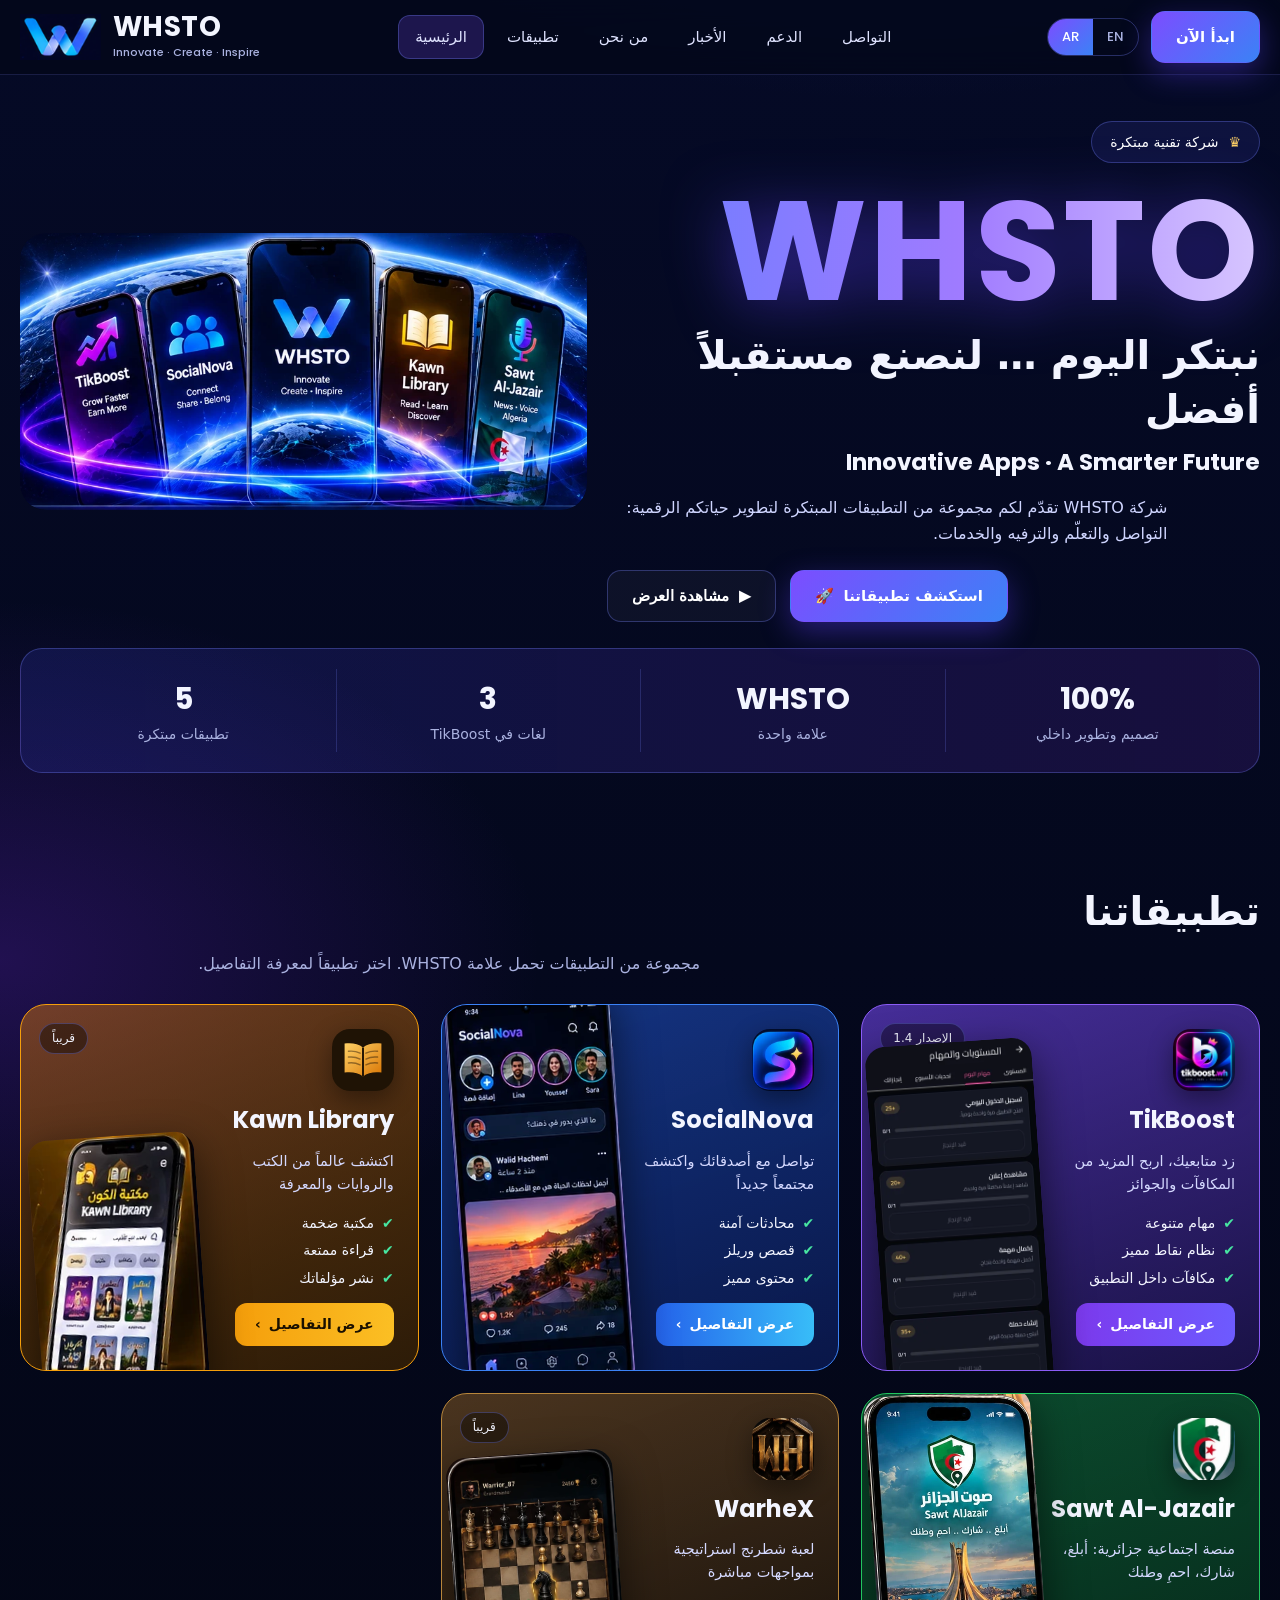
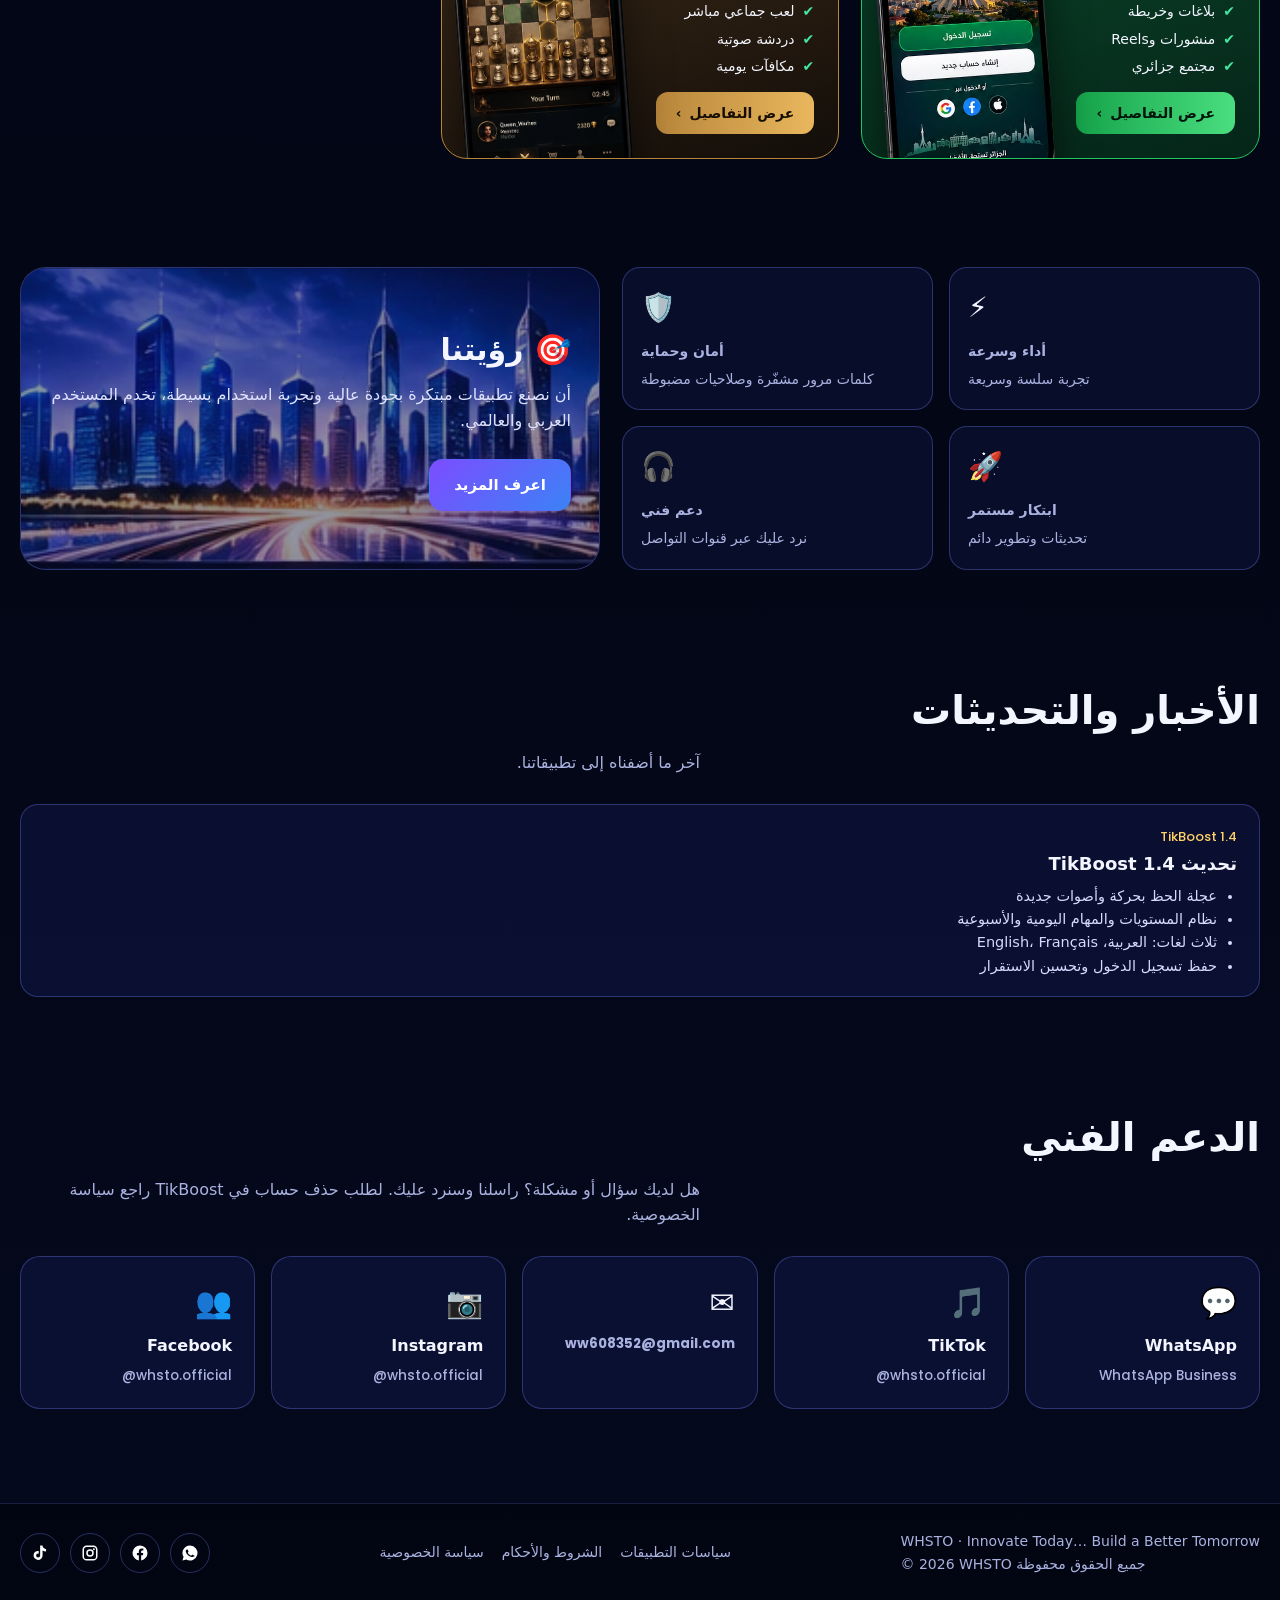
==== index.html @ 25c74f43 "Re-upload complete WHSTO project" ====
<!doctype html>
<html lang="ar" dir="rtl"><head><meta charset="utf-8"><meta name="viewport" content="width=device-width,initial-scale=1">
<title data-ar="WHSTO | تطبيقات مبتكرة لمستقبل أذكى" data-en="WHSTO | Innovative Apps for a Smarter Future">WHSTO | تطبيقات مبتكرة لمستقبل أذكى</title>
<meta name="description" content="WHSTO شركة تقنية تقدم تطبيقات مبتكرة: TikBoost وSocialNova وKawn Library وSawt Al-Jazair وWarheX."><meta name="theme-color" content="#040818">
<link rel="canonical" href="https://WHSTO.com/">
<meta property="og:title" content="WHSTO | Innovative Apps for a Smarter Future"><meta property="og:description" content="WHSTO is a technology company building innovative apps: TikBoost, SocialNova, Kawn Library, Sawt Al-Jazair and WarheX."><meta property="og:image" content="https://WHSTO.com/assets/img/og-image.jpg"><meta property="og:type" content="website"><meta property="og:url" content="https://WHSTO.com/">
<meta name="twitter:card" content="summary_large_image">
<link rel="icon" href="/favicon.ico" sizes="any"><link rel="icon" type="image/png" href="/assets/img/favicon-192.png"><link rel="apple-touch-icon" href="/assets/img/apple-touch-icon.png"><link rel="manifest" href="/site.webmanifest">
<link rel="stylesheet" href="/css/style.css"></head><body id="top">
<header class="hdr"><div class="wrap in">
<a class="brand" href="/"><img src="/assets/img/whsto-mark.png" alt="WHSTO"><span><b>WHSTO</b><small>Innovate · Create · Inspire</small></span></a>
<nav class="nav"><a href="/#top" class=on><span class="ar">الرئيسية</span><span class="en">Home</span></a><a href="/#apps"><span class="ar">تطبيقات</span><span class="en">Apps</span></a><a href="/#about"><span class="ar">من نحن</span><span class="en">About</span></a><a href="/#news"><span class="ar">الأخبار</span><span class="en">News</span></a><a href="/#support"><span class="ar">الدعم</span><span class="en">Support</span></a><a href="/#contact"><span class="ar">التواصل</span><span class="en">Contact</span></a></nav>
<div class="act"><div class="lang"><button data-l="ar">AR</button><button data-l="en">EN</button></div>
<a class="btn pri" href="/#apps"><span class="ar">ابدأ الآن</span><span class="en">Get started</span></a><button class="burger" aria-label="menu">☰</button></div></div></header>

<section class="hero"><div class="wrap"><div class="grid">
<div class="vis"><img src="/assets/img/hero-phones.webp" alt="WHSTO apps" fetchpriority="high"></div>
<div class="txt"><span class="badge"><i>♛</i><span class="ar">شركة تقنية مبتكرة</span><span class="en">An innovative tech company</span></span>
<div class="big">WHSTO</div>
<div class="tag"><span class="ar">نبتكر اليوم … لنصنع مستقبلاً أفضل</span><span class="en">We innovate today… to build a better future</span></div>
<div class="sub">Innovative Apps · A Smarter Future</div>
<p class="lead"><span class="ar">شركة WHSTO تقدّم لكم مجموعة من التطبيقات المبتكرة لتطوير حياتكم الرقمية: التواصل والتعلّم والترفيه والخدمات.</span><span class="en">WHSTO brings you a set of innovative apps to improve your digital life: communication, learning, entertainment and services.</span></p>
<div class="ctas"><a class="btn pri" href="#apps"><span class="ar">استكشف تطبيقاتنا</span><span class="en">Explore our apps</span> 🚀</a><button class="btn" data-modal="vid">▶ <span class="ar">مشاهدة العرض</span><span class="en">Watch the demo</span></button></div>
</div></div>
<div id="stats" class="stats rv"></div></div></section>

<section class="sec" id="apps"><div class="wrap"><h2><span class="ar">تطبيقاتنا</span><span class="en">Our apps</span></h2><p class="ds"><span class="ar">مجموعة من التطبيقات تحمل علامة WHSTO. اختر تطبيقاً لمعرفة التفاصيل.</span><span class="en">A family of apps under the WHSTO brand. Pick one to see the details.</span></p>
<div class="apps"><article class="card c-tik rv"><span class="st" data-app="tikboost"></span>
<img class="ic" src="/assets/img/tikboost-icon.webp" alt="TikBoost" width="62" height="62"><h3>TikBoost</h3>
<p><span class="ar">زد متابعيك، اربح المزيد من المكافآت والجوائز</span><span class="en">Grow your reach, earn more rewards and prizes</span></p><ul><li><span class="ar">مهام متنوعة</span><span class="en">Varied tasks</span></li><li><span class="ar">نظام نقاط مميز</span><span class="en">A points system</span></li><li><span class="ar">مكافآت داخل التطبيق</span><span class="en">In-app rewards</span></li></ul><a class="go" href="/tikboost/"><span class="ar">عرض التفاصيل</span><span class="en">View details</span> ›</a>
<img class="ph" src="/assets/tikboost/levels.webp" alt="TikBoost" loading="lazy"></article><article class="card c-soc rv"><span class="st" data-app="socialnova"></span>
<img class="ic" src="/assets/img/socialnova-icon.webp" alt="SocialNova" width="62" height="62"><h3>SocialNova</h3>
<p><span class="ar">تواصل مع أصدقائك واكتشف مجتمعاً جديداً</span><span class="en">Connect with friends and discover a new community</span></p><ul><li><span class="ar">محادثات آمنة</span><span class="en">Secure chats</span></li><li><span class="ar">قصص وريلز</span><span class="en">Stories & reels</span></li><li><span class="ar">محتوى مميز</span><span class="en">Great content</span></li></ul><a class="go" href="/apps/socialnova/"><span class="ar">عرض التفاصيل</span><span class="en">View details</span> ›</a>
<img class="ph" src="/assets/img/socialnova-phone.webp" alt="SocialNova" loading="lazy"></article><article class="card c-kwn rv"><span class="st" data-app="kawn"></span>
<img class="ic" src="/assets/img/kawn-icon.svg" alt="Kawn Library" width="62" height="62"><h3>Kawn Library</h3>
<p><span class="ar">اكتشف عالماً من الكتب والروايات والمعرفة</span><span class="en">Discover a world of books, novels and knowledge</span></p><ul><li><span class="ar">مكتبة ضخمة</span><span class="en">A large library</span></li><li><span class="ar">قراءة ممتعة</span><span class="en">Enjoyable reading</span></li><li><span class="ar">نشر مؤلفاتك</span><span class="en">Publish your works</span></li></ul><a class="go" href="/apps/kawn-library/"><span class="ar">عرض التفاصيل</span><span class="en">View details</span> ›</a>
<img class="ph" src="/assets/img/kawn-phone.webp" alt="Kawn Library" loading="lazy"></article><article class="card c-sw rv"><span class="st" data-app="sawt"></span>
<img class="ic" src="/assets/img/sawt-icon.webp" alt="Sawt Al-Jazair" width="62" height="62"><h3>Sawt Al-Jazair</h3>
<p><span class="ar">منصة اجتماعية جزائرية: أبلغ، شارك، احمِ وطنك</span><span class="en">An Algerian social platform: report, share, protect your country</span></p><ul><li><span class="ar">بلاغات وخريطة</span><span class="en">Reports & map</span></li><li><span class="ar">منشورات وReels</span><span class="en">Posts & Reels</span></li><li><span class="ar">مجتمع جزائري</span><span class="en">Algerian community</span></li></ul><a class="go" href="/apps/sawt-aljazair/"><span class="ar">عرض التفاصيل</span><span class="en">View details</span> ›</a>
<img class="ph" src="/assets/img/sawt-phone.webp" alt="Sawt Al-Jazair" loading="lazy"></article><article class="card c-wr rv"><span class="st" data-app="warhex"></span>
<img class="ic" src="/assets/img/warhex-icon.webp" alt="WarheX" width="62" height="62"><h3>WarheX</h3>
<p><span class="ar">لعبة شطرنج استراتيجية بمواجهات مباشرة</span><span class="en">A strategy chess game with live matches</span></p><ul><li><span class="ar">لعب جماعي مباشر</span><span class="en">Real-time multiplayer</span></li><li><span class="ar">دردشة صوتية</span><span class="en">Voice chat</span></li><li><span class="ar">مكافآت يومية</span><span class="en">Daily rewards</span></li></ul><a class="go" href="/apps/warhex/"><span class="ar">عرض التفاصيل</span><span class="en">View details</span> ›</a>
<img class="ph" src="/assets/img/warhex-phone.webp" alt="WarheX" loading="lazy"></article></div></div></section>

<section class="sec" id="about"><div class="wrap vision">
<div class="panel sky rv"><h2 style="font-size:30px">🎯 <span class="ar">رؤيتنا</span><span class="en">Our vision</span></h2><p style="max-width:520px;color:#dfe3ff"><span class="ar">أن نصنع تطبيقات مبتكرة بجودة عالية وتجربة استخدام بسيطة، تخدم المستخدم العربي والعالمي.</span><span class="en">To build innovative, high-quality apps with a simple experience for Arabic and international users.</span></p><br><a class="btn pri" style="width:max-content" href="#apps"><span class="ar">اعرف المزيد</span><span class="en">Learn more</span></a></div>
<div class="why rv">
<div class="it"><div class="e">🛡️</div><b><span class="ar">أمان وحماية</span><span class="en">Security & protection</span></b><span><span class="ar">كلمات مرور مشفّرة وصلاحيات مضبوطة</span><span class="en">Hashed passwords and controlled permissions</span></span></div>
<div class="it"><div class="e">⚡</div><b><span class="ar">أداء وسرعة</span><span class="en">Performance & speed</span></b><span><span class="ar">تجربة سلسة وسريعة</span><span class="en">A smooth, fast experience</span></span></div>
<div class="it"><div class="e">🎧</div><b><span class="ar">دعم فني</span><span class="en">Technical support</span></b><span><span class="ar">نرد عليك عبر قنوات التواصل</span><span class="en">We reply through our contact channels</span></span></div>
<div class="it"><div class="e">🚀</div><b><span class="ar">ابتكار مستمر</span><span class="en">Continuous innovation</span></b><span><span class="ar">تحديثات وتطوير دائم</span><span class="en">Regular updates and development</span></span></div>
</div></div></section>

<section class="sec" id="news"><div class="wrap"><h2><span class="ar">الأخبار والتحديثات</span><span class="en">News & updates</span></h2><p class="ds"><span class="ar">آخر ما أضفناه إلى تطبيقاتنا.</span><span class="en">The latest additions to our apps.</span></p>
<div class="news rv"><div class="nw"><time>TikBoost 1.4</time><h4><span class="ar">تحديث TikBoost 1.4</span><span class="en">TikBoost 1.4 update</span></h4><ul>
<li><span class="ar">عجلة الحظ بحركة وأصوات جديدة</span><span class="en">Lucky wheel with new motion and sounds</span></li><li><span class="ar">نظام المستويات والمهام اليومية والأسبوعية</span><span class="en">Levels system with daily and weekly missions</span></li><li><span class="ar">ثلاث لغات: العربية، English، Français</span><span class="en">Three languages: Arabic, English, Français</span></li><li><span class="ar">حفظ تسجيل الدخول وتحسين الاستقرار</span><span class="en">Saved sign-in and improved stability</span></li></ul></div></div></div></section>

<section class="sec" id="support"><div class="wrap"><h2><span class="ar">الدعم الفني</span><span class="en">Support</span></h2><p class="ds"><span class="ar">هل لديك سؤال أو مشكلة؟ راسلنا وسنرد عليك. لطلب حذف حساب في TikBoost راجع سياسة الخصوصية.</span><span class="en">Have a question or an issue? Message us and we will reply. To request account deletion in TikBoost see the Privacy Policy.</span></p>
<div class="cts" id="contact">
<a class="ct" data-cfg="whatsapp" target="_blank" rel="noopener"><div class="e">💬</div><b>WhatsApp</b><span></span></a>
<a class="ct" data-cfg="tiktok" target="_blank" rel="noopener"><div class="e">🎵</div><b>TikTok</b><span></span></a>
<a class="ct" data-cfg="email"><div class="e">✉️</div><b><span class="ar">البريد الإلكتروني</span><span class="en">Email</span></b><span></span></a>
<a class="ct" data-cfg="instagram" target="_blank" rel="noopener"><div class="e">📷</div><b>Instagram</b><span></span></a>
<a class="ct" data-cfg="facebook" target="_blank" rel="noopener"><div class="e">👥</div><b>Facebook</b><span></span></a>
</div></div></section>

<div class="mod" id="vid"><button aria-label="close">✕</button><video controls playsinline preload="none" poster="/assets/tikboost/splash.webp"><source src="/assets/tikboost-ad.mp4" type="video/mp4"></video></div>
<footer class="ftr"><div class="wrap in">
<div id="soc" class="soc"></div>
<nav><a href="/privacy/"><span class="ar">سياسة الخصوصية</span><span class="en">Privacy Policy</span></a><a href="/terms/"><span class="ar">الشروط والأحكام</span><span class="en">Terms</span></a><a href="/legal/"><span class="ar">سياسات التطبيقات</span><span class="en">Apps policies</span></a></nav>
<div>WHSTO · Innovate Today… Build a Better Tomorrow<br><span class="ar">© 2026 WHSTO جميع الحقوق محفوظة</span><span class="en">© 2026 WHSTO. All rights reserved</span></div></div></footer>
<script src="/js/config.js"></script><script src="/js/main.js"></script></body></html>
---- css/style.css ----
@font-face{font-family:"Poppins";font-weight:700;font-display:swap;src:url(/assets/fonts/Poppins-Bold.ttf) format("truetype")}
@font-face{font-family:"Poppins";font-weight:500;font-display:swap;src:url(/assets/fonts/Poppins-Medium.ttf) format("truetype")}
:root{
  --bg:#040818;--bg2:#0a1040;--panel:rgba(16,22,66,.62);--line:rgba(120,130,255,.32);
  --txt:#f3f5ff;--mut:#aab2e0;--acc:#7c4dff;--acc2:#3b82f6;--gold:#ffd166;--ok:#47e6a1;
  --grad:linear-gradient(135deg,#7c4dff,#3b82f6);
  --f-ar:"Segoe UI","Noto Sans Arabic","Noto Kufi Arabic",Tahoma,"Geeza Pro","Droid Arabic Kufi",system-ui,sans-serif;
  --f-en:"Poppins","Segoe UI",system-ui,-apple-system,Roboto,sans-serif;
}
*{box-sizing:border-box;margin:0;padding:0}
html{scroll-behavior:smooth;-webkit-text-size-adjust:100%}
body{background:radial-gradient(1200px 700px at 70% -10%,#1a2a8c55,transparent 60%),radial-gradient(900px 600px at 0% 30%,#5b21b655,transparent 60%),linear-gradient(180deg,#050a26,#030614 60%,#04091d);color:var(--txt);font-family:var(--f-en);line-height:1.6;min-height:100vh;overflow-x:hidden}
html[lang=ar] body{font-family:var(--f-ar)}
a{color:inherit;text-decoration:none}
img{max-width:100%;display:block}
.wrap{width:min(1240px,100% - 40px);margin-inline:auto}
/* bilingual blocks */
html[lang=ar] .en,html[lang=en] .ar{display:none!important}
/* header */
.hdr{position:sticky;top:0;z-index:50;backdrop-filter:blur(14px);background:rgba(4,8,24,.72);border-bottom:1px solid rgba(120,130,255,.18)}
.hdr .in{display:flex;align-items:center;justify-content:space-between;gap:18px;height:74px;direction:ltr}
.brand{display:flex;align-items:center;gap:12px}
.brand img{height:46px;width:auto;mix-blend-mode:screen}
.brand b{font-family:var(--f-en);font-size:28px;letter-spacing:.5px;line-height:1}
.brand small{display:block;font-size:11px;color:var(--mut);font-family:var(--f-en)}
.nav{display:flex;gap:6px;align-items:center}
.nav a{padding:9px 16px;border-radius:12px;font-size:15px;color:#dfe3ff;border:1px solid transparent;transition:.2s;display:flex;gap:8px;align-items:center}
.nav a:hover,.nav a.on{background:rgba(124,77,255,.22);border-color:var(--line)}
.hdr .act{display:flex;gap:12px;align-items:center}
.lang{display:flex;border:1px solid var(--line);border-radius:999px;overflow:hidden;font-size:13px;font-family:var(--f-en)}
.lang button{background:none;border:0;color:var(--mut);padding:8px 14px;cursor:pointer;font:inherit}
.lang button.on{background:var(--grad);color:#fff}
.btn{display:inline-flex;gap:10px;align-items:center;justify-content:center;border-radius:14px;padding:13px 24px;font-weight:700;border:1px solid var(--line);cursor:pointer;transition:.2s;font-size:15px;color:#fff;background:rgba(255,255,255,.04)}
.btn.pri{background:var(--grad);border-color:transparent;box-shadow:0 10px 30px #5b3df566}
.btn:hover{transform:translateY(-2px);box-shadow:0 12px 34px #5b3df577}
.burger{display:none;background:none;border:1px solid var(--line);color:#fff;border-radius:10px;width:44px;height:44px;font-size:22px;cursor:pointer}
/* hero */
.hero{padding:46px 0 26px;position:relative}
.hero .grid{display:grid;grid-template-columns:1fr 1.15fr;gap:20px;align-items:center;direction:ltr}
.hero .txt{direction:inherit}
html[lang=ar] .hero .txt{direction:rtl;text-align:right}
html[lang=en] .hero .txt{text-align:left}
.badge{display:inline-flex;gap:10px;align-items:center;border:1px solid var(--line);background:rgba(20,26,80,.6);border-radius:999px;padding:9px 18px;font-size:14px;color:#fff}
.badge i{color:var(--gold);font-style:normal}
.big{font-family:var(--f-en);font-weight:700;font-size:clamp(64px,11vw,150px);line-height:1;letter-spacing:2px;margin:18px 0 6px;background:linear-gradient(90deg,#6a7dff,#a07bff 55%,#d7c6ff);-webkit-background-clip:text;background-clip:text;color:transparent;filter:drop-shadow(0 6px 30px #5b3df588)}
.tag{font-size:clamp(24px,3.2vw,40px);font-weight:700;line-height:1.35}
.sub{font-family:var(--f-en);font-size:clamp(17px,1.8vw,24px);font-weight:700;margin:8px 0 14px}
.lead{color:#cfd5ff;max-width:560px;margin-bottom:24px}
html[lang=ar] .lead{margin-inline-start:auto}
.ctas{display:flex;gap:14px;flex-wrap:wrap}
html[lang=ar] .ctas{justify-content:flex-end}
.hero .vis{position:relative}
.hero .vis img{width:100%;border-radius:26px;-webkit-mask-image:radial-gradient(ellipse 92% 88% at 50% 52%,#000 62%,transparent 100%);mask-image:radial-gradient(ellipse 92% 88% at 50% 52%,#000 62%,transparent 100%)}
/* stats */
.stats{margin:26px 0;border:1px solid var(--line);border-radius:22px;background:linear-gradient(90deg,rgba(40,50,160,.28),rgba(90,40,170,.22));display:grid;grid-template-columns:repeat(4,1fr);gap:0;padding:20px 10px;direction:ltr}
.stats div{text-align:center;padding:6px 10px;border-inline-start:1px solid rgba(120,130,255,.22)}
.stats div:first-child{border:0}
.stats b{display:block;font-family:var(--f-en);font-size:30px}
.stats span{color:var(--mut);font-size:14px}
html[lang=ar] .stats span{direction:rtl;display:block}
/* section titles */
.sec{padding:54px 0}
.sec h2{font-size:clamp(26px,3.4vw,40px);margin-bottom:8px}
.sec .ds{color:var(--mut);max-width:680px;margin-bottom:28px}
html[lang=ar] .sec h2,html[lang=ar] .sec .ds{text-align:right}
html[lang=ar] .sec .ds{margin-inline-start:auto}
/* app cards */
.apps{display:grid;grid-template-columns:repeat(3,1fr);gap:22px}
.card{position:relative;border-radius:26px;padding:24px;min-height:340px;border:1px solid var(--line);overflow:hidden;background:var(--panel);display:flex;flex-direction:column;gap:10px;transition:.25s}
.card:hover{transform:translateY(-6px);box-shadow:0 20px 50px rgba(0,0,0,.45)}
.card .ic{width:62px;height:62px;border-radius:18px;object-fit:cover;box-shadow:0 8px 24px rgba(0,0,0,.4)}
.card h3{font-size:24px;font-family:var(--f-en)}
.card p{color:#d5d9ff;font-size:14.5px;max-width:54%}
.card ul{list-style:none;font-size:14px;max-width:54%;display:grid;gap:5px;margin:6px 0 4px}
.card li::before{content:"✔";color:var(--ok);margin-inline-end:8px}
.card .ph{position:absolute;inset-block-end:-26px;inset-inline-end:14px;width:42%;border-radius:20px;box-shadow:0 14px 40px rgba(0,0,0,.55);transform:rotate(4deg)}
html[lang=ar] .card{direction:rtl}
html[lang=ar] .card .ph{transform:rotate(-4deg)}
.card .go{margin-top:auto;align-self:flex-start;padding:10px 20px;border-radius:12px;font-weight:700;font-size:14px;color:#fff;display:inline-flex;gap:8px}
.st{position:absolute;top:18px;inset-inline-end:18px;font-size:12px;padding:5px 12px;border-radius:999px;background:rgba(0,0,0,.4);border:1px solid var(--line)}
.c-tik{background:linear-gradient(160deg,rgba(124,77,255,.55),rgba(30,20,80,.8));border-color:#8b5cf6}.c-tik .go{background:linear-gradient(90deg,#7c3aed,#6d5bff)}
.c-soc{background:linear-gradient(160deg,rgba(37,99,235,.5),rgba(10,25,80,.85));border-color:#3b82f6}.c-soc .go{background:linear-gradient(90deg,#2563eb,#38bdf8)}
.c-kwn{background:linear-gradient(160deg,rgba(217,119,6,.45),rgba(50,30,5,.88));border-color:#f59e0b}.c-kwn .go{background:linear-gradient(90deg,#f59e0b,#fbbf24);color:#1a1000}
.c-sw{background:linear-gradient(160deg,rgba(22,163,74,.45),rgba(5,40,25,.9));border-color:#22c55e}.c-sw .go{background:linear-gradient(90deg,#16a34a,#4ade80);color:#02140a}
.c-wr{background:linear-gradient(160deg,rgba(180,120,40,.4),rgba(20,14,8,.92));border-color:#b8863b}.c-wr .go{background:linear-gradient(90deg,#b8863b,#e8b75d);color:#160e02}
/* vision + why */
.vision{display:grid;grid-template-columns:1fr 1.1fr;gap:22px;align-items:stretch;direction:ltr}
.panel{border:1px solid var(--line);border-radius:26px;background:var(--panel);padding:28px;overflow:hidden;position:relative}
.panel.sky{min-height:260px;display:flex;flex-direction:column;justify-content:center}
.panel.sky::after{content:"";position:absolute;inset:0;background:url(/assets/img/skyline.webp) center bottom/cover;opacity:.55;z-index:0}
.panel.sky>*{position:relative;z-index:1}
html[lang=ar] .panel{direction:rtl}
.why{display:grid;grid-template-columns:repeat(2,1fr);gap:16px}
.why .it{border:1px solid var(--line);border-radius:18px;padding:18px;background:rgba(14,20,60,.55)}
.why .it b{display:block;font-size:17px;margin:6px 0 2px}
.why .it span{color:var(--mut);font-size:14px}
.why .it .e{font-size:28px}
/* news */
.news{display:grid;gap:14px}
.nw{border:1px solid var(--line);border-radius:18px;padding:18px 22px;background:var(--panel)}
.nw time{color:var(--gold);font-size:13px;font-family:var(--f-en)}
.nw h4{font-size:18px;margin:2px 0 6px}
.nw ul{margin-inline-start:20px;color:#d5d9ff;font-size:14.5px}
html[lang=ar] .nw{direction:rtl}
/* contact */
.cts{display:grid;grid-template-columns:repeat(auto-fit,minmax(200px,1fr));gap:16px}
.ct{border:1px solid var(--line);border-radius:20px;padding:22px;background:var(--panel);display:flex;flex-direction:column;gap:6px;transition:.2s}
.ct:hover{transform:translateY(-4px);border-color:#9b8cff}
.ct .e{font-size:30px}.ct b{font-size:16px}.ct span{color:var(--mut);font-size:13.5px;word-break:break-all;font-family:var(--f-en);direction:ltr;unicode-bidi:isolate;display:block}html[lang=ar] .ct span{text-align:right}
html[lang=ar] .ct{direction:rtl}
/* footer */
.ftr{margin-top:40px;border-top:1px solid rgba(120,130,255,.2);background:rgba(2,4,14,.7);padding:26px 0;font-size:14px;color:var(--mut)}
.ftr .in{display:flex;justify-content:space-between;gap:16px;flex-wrap:wrap;align-items:center;direction:ltr}
.ftr nav{display:flex;gap:18px;flex-wrap:wrap}
.ftr a:hover{color:#fff}
.soc{display:flex;gap:10px}
.soc a{width:40px;height:40px;border:1px solid var(--line);border-radius:50%;display:grid;place-items:center;color:#fff;transition:.2s}.soc a:hover{background:var(--grad);border-color:transparent;transform:translateY(-2px)}
/* app page */
.ah{padding:50px 0 20px}
.ah .grid{display:grid;grid-template-columns:1.1fr .9fr;gap:30px;align-items:center;direction:ltr}
html[lang=ar] .ah .txt{direction:rtl;text-align:right}
.ah h1{font-size:clamp(34px,5vw,58px);line-height:1.15;font-family:var(--f-en)}
.ah .ic{width:92px;height:92px;border-radius:24px;margin-bottom:18px;box-shadow:0 12px 40px #6d4aff88}
.ah .pv{display:flex;justify-content:center}
.ah .pv img{max-height:560px;width:auto;border-radius:26px;box-shadow:0 20px 60px rgba(0,0,0,.6)}
.feat{display:grid;grid-template-columns:repeat(3,1fr);gap:16px}
.feat .it{border:1px solid var(--line);border-radius:18px;padding:20px;background:var(--panel)}
.feat .it b{display:block;font-size:17px;margin-bottom:4px}
.feat .it span{color:var(--mut);font-size:14.5px}
html[lang=ar] .feat .it{direction:rtl}
.shots{display:flex;gap:16px;overflow-x:auto;padding:6px 4px 20px;scroll-snap-type:x mandatory}
.shots img{height:520px;width:auto;border-radius:22px;border:1px solid var(--line);scroll-snap-align:center;flex:0 0 auto;box-shadow:0 12px 34px rgba(0,0,0,.5)}
.note{border:1px dashed var(--line);border-radius:16px;padding:14px 18px;color:var(--mut);font-size:14px}
html[lang=ar] .note{direction:rtl}
/* legal */
.legal{padding:46px 0 20px;max-width:900px}
.legal h1{font-size:clamp(28px,4vw,42px);margin-bottom:6px}
.legal .meta{color:var(--mut);font-size:14px;margin-bottom:24px}
.legal h2{font-size:21px;margin:28px 0 8px;color:#fff}
.legal p,.legal li{color:#d6dbff;font-size:15.5px;margin-bottom:8px}
.legal ul{margin-inline-start:22px;margin-bottom:10px}
.legal a{color:#9fb0ff;text-decoration:underline}
html[lang=ar] .legal{direction:rtl;text-align:right}
.toc{border:1px solid var(--line);border-radius:16px;padding:16px 20px;background:var(--panel);margin-bottom:20px}
.toc a{display:block;color:#bcc6ff;font-size:14.5px;padding:2px 0}
/* modal video */
.mod{position:fixed;inset:0;background:rgba(2,4,16,.86);display:none;place-items:center;z-index:100;padding:20px}
.mod.on{display:grid}
.mod video{max-height:88vh;max-width:92vw;border-radius:18px;border:1px solid var(--line)}
.mod button{position:absolute;top:18px;inset-inline-end:22px;background:none;border:1px solid var(--line);color:#fff;width:44px;height:44px;border-radius:50%;font-size:20px;cursor:pointer}
.rv{opacity:0;transform:translateY(22px);transition:.7s}
.rv.on{opacity:1;transform:none}
@media(max-width:1100px){.apps{grid-template-columns:repeat(2,1fr)}.cts{grid-template-columns:repeat(2,1fr)}.feat{grid-template-columns:repeat(2,1fr)}}
@media(max-width:900px){
  .nav{position:fixed;inset:74px 0 auto 0;background:rgba(4,8,24,.97);flex-direction:column;padding:16px;display:none;border-bottom:1px solid var(--line);align-items:stretch}
  .nav.on{display:flex}.burger{display:block}.hdr .act .btn{display:none}
  .hero .grid,.vision,.ah .grid{grid-template-columns:1fr}
  .stats{grid-template-columns:repeat(2,1fr);row-gap:14px}.stats div:nth-child(3){border:0}
  .apps{grid-template-columns:1fr}.why{grid-template-columns:1fr}.feat{grid-template-columns:1fr}
  .card p,.card ul{max-width:58%}
}
@media(max-width:520px){.brand small{display:none}.brand b{font-size:24px}.cts{grid-template-columns:1fr}.card p,.card ul{max-width:100%}.card .ph{display:none}.shots img{height:420px}}
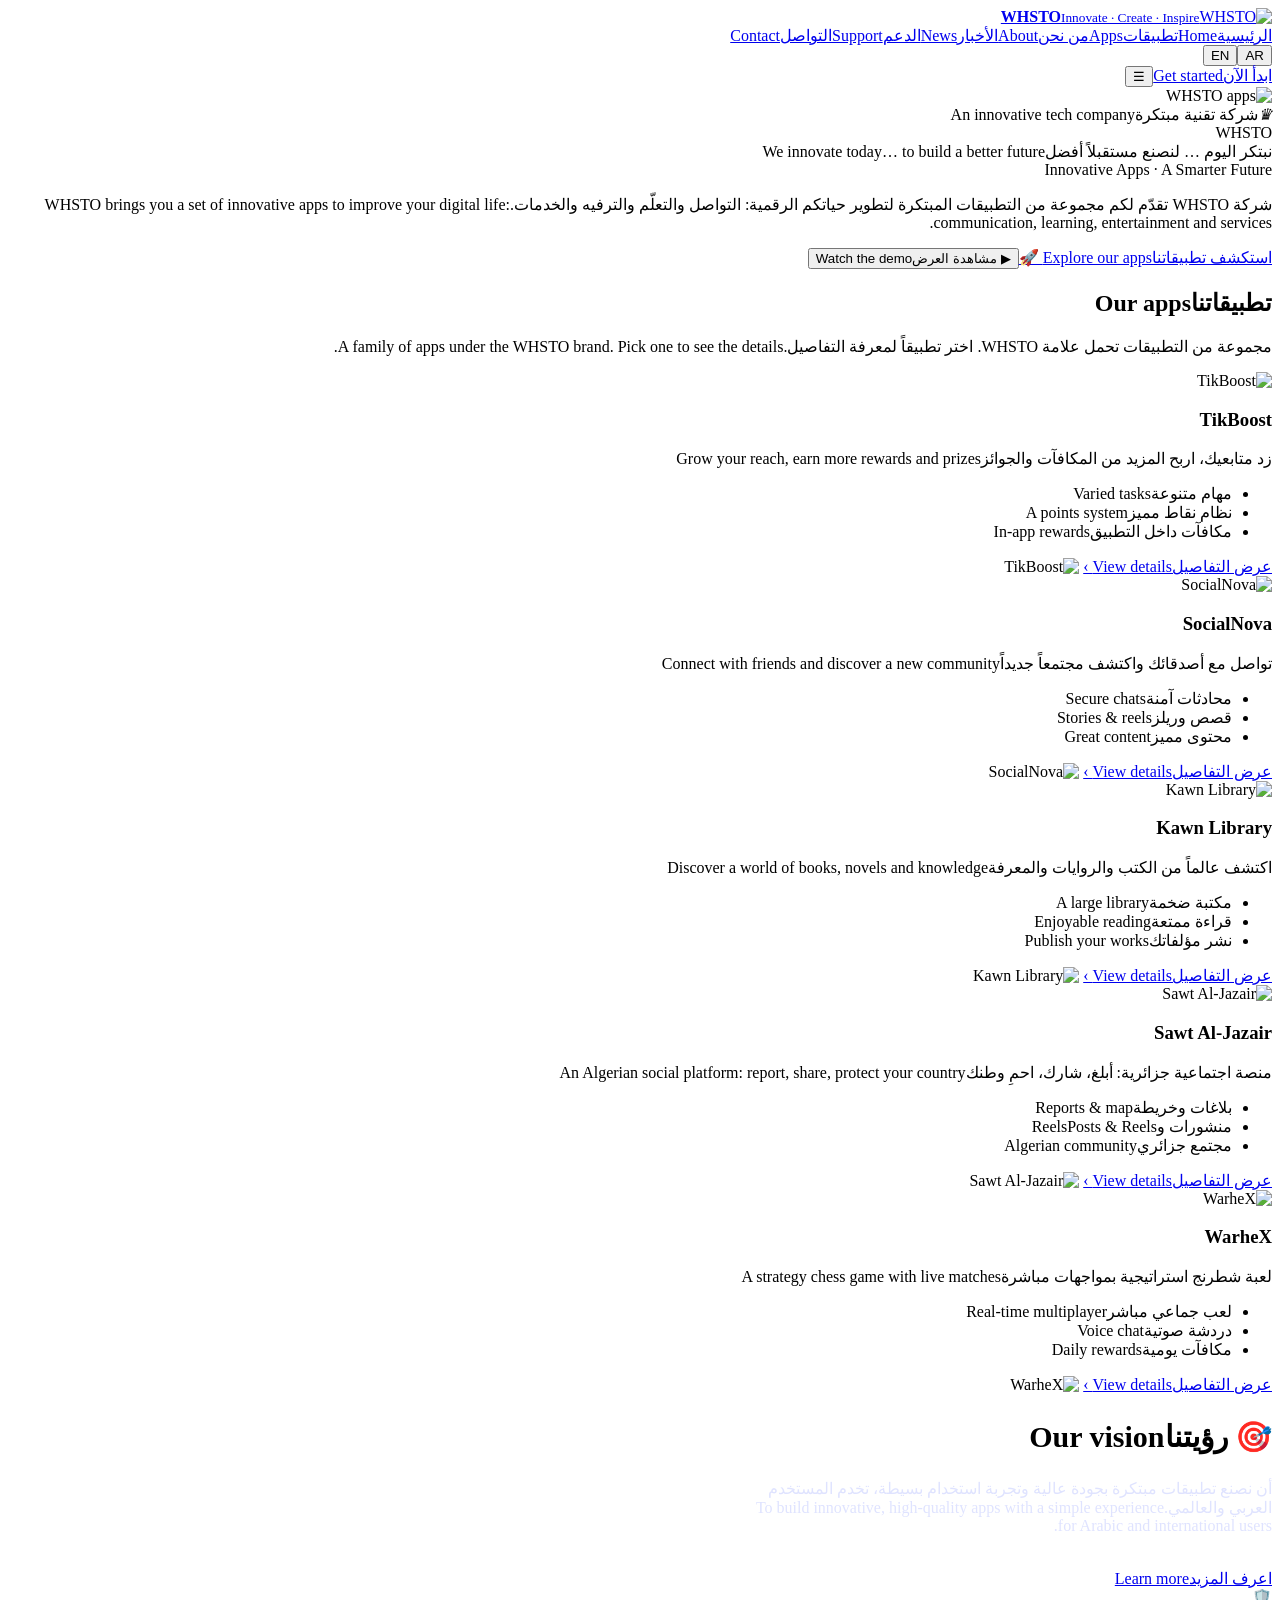
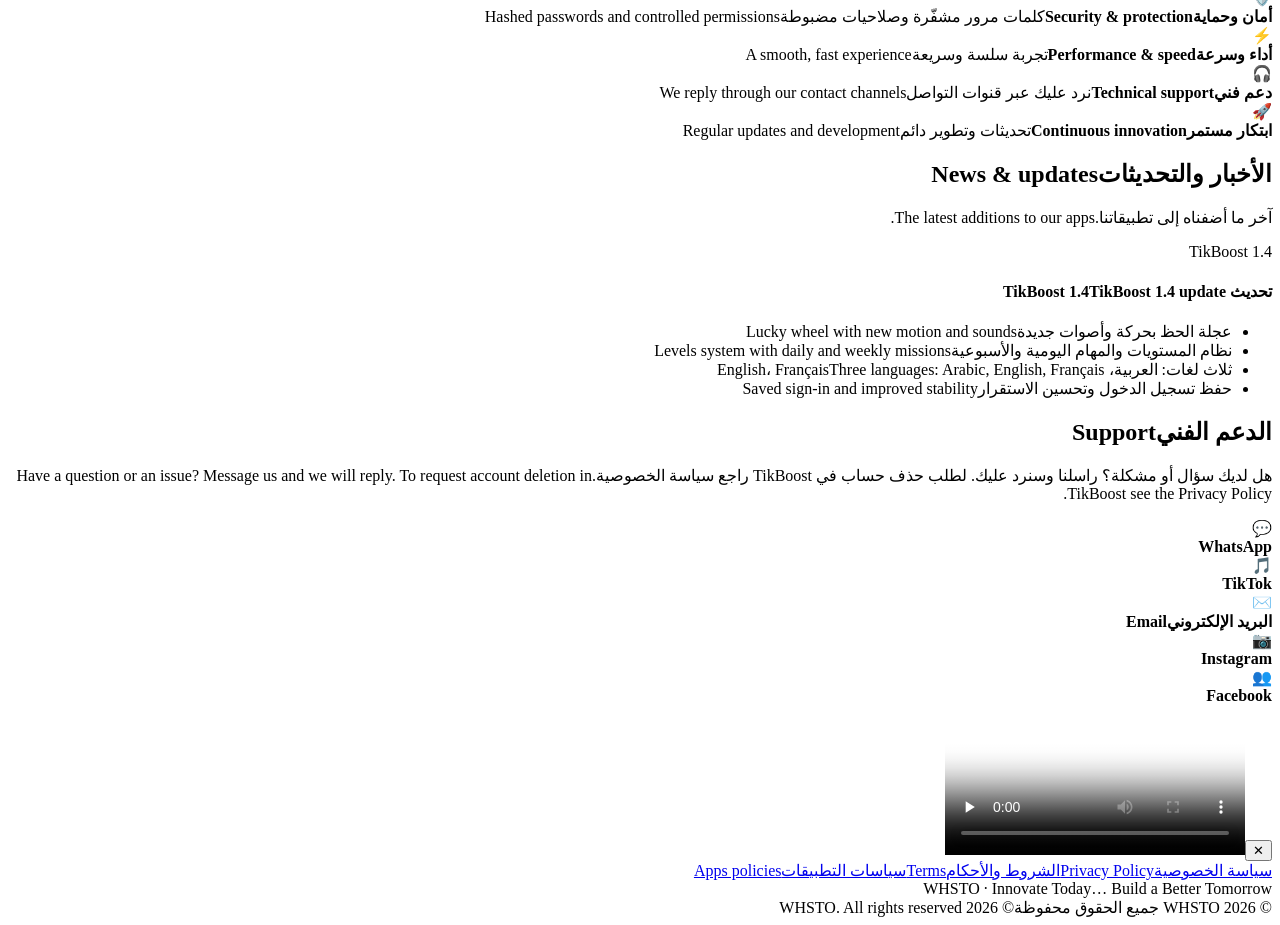
==== commit eb152182: "Fix all WHSTO GitHub Pages asset paths" ====
--- a/index.html
+++ b/index.html
@@ -5,16 +5,16 @@
 <link rel="canonical" href="https://WHSTO.com/">
 <meta property="og:title" content="WHSTO | Innovative Apps for a Smarter Future"><meta property="og:description" content="WHSTO is a technology company building innovative apps: TikBoost, SocialNova, Kawn Library, Sawt Al-Jazair and WarheX."><meta property="og:image" content="https://WHSTO.com/assets/img/og-image.jpg"><meta property="og:type" content="website"><meta property="og:url" content="https://WHSTO.com/">
 <meta name="twitter:card" content="summary_large_image">
-<link rel="icon" href="/favicon.ico" sizes="any"><link rel="icon" type="image/png" href="/assets/img/favicon-192.png"><link rel="apple-touch-icon" href="/assets/img/apple-touch-icon.png"><link rel="manifest" href="/site.webmanifest">
-<link rel="stylesheet" href="/css/style.css"></head><body id="top">
+<link rel="icon" href="/HsNejdhwWjdjHkdkSTjO/favicon.ico" sizes="any"><link rel="icon" type="image/png" href="/HsNejdhwWjdjHkdkSTjO/assets/img/favicon-192.png"><link rel="apple-touch-icon" href="/HsNejdhwWjdjHkdkSTjO/assets/img/apple-touch-icon.png"><link rel="manifest" href="/HsNejdhwWjdjHkdkSTjO/site.webmanifest">
+<link rel="stylesheet" href="/HsNejdhwWjdjHkdkSTjO/css/style.css"></head><body id="top">
 <header class="hdr"><div class="wrap in">
-<a class="brand" href="/"><img src="/assets/img/whsto-mark.png" alt="WHSTO"><span><b>WHSTO</b><small>Innovate · Create · Inspire</small></span></a>
-<nav class="nav"><a href="/#top" class=on><span class="ar">الرئيسية</span><span class="en">Home</span></a><a href="/#apps"><span class="ar">تطبيقات</span><span class="en">Apps</span></a><a href="/#about"><span class="ar">من نحن</span><span class="en">About</span></a><a href="/#news"><span class="ar">الأخبار</span><span class="en">News</span></a><a href="/#support"><span class="ar">الدعم</span><span class="en">Support</span></a><a href="/#contact"><span class="ar">التواصل</span><span class="en">Contact</span></a></nav>
+<a class="brand" href="/HsNejdhwWjdjHkdkSTjO/"><img src="/HsNejdhwWjdjHkdkSTjO/assets/img/whsto-mark.png" alt="WHSTO"><span><b>WHSTO</b><small>Innovate · Create · Inspire</small></span></a>
+<nav class="nav"><a href="/HsNejdhwWjdjHkdkSTjO/#top" class=on><span class="ar">الرئيسية</span><span class="en">Home</span></a><a href="/HsNejdhwWjdjHkdkSTjO/#apps"><span class="ar">تطبيقات</span><span class="en">Apps</span></a><a href="/HsNejdhwWjdjHkdkSTjO/#about"><span class="ar">من نحن</span><span class="en">About</span></a><a href="/HsNejdhwWjdjHkdkSTjO/#news"><span class="ar">الأخبار</span><span class="en">News</span></a><a href="/HsNejdhwWjdjHkdkSTjO/#support"><span class="ar">الدعم</span><span class="en">Support</span></a><a href="/HsNejdhwWjdjHkdkSTjO/#contact"><span class="ar">التواصل</span><span class="en">Contact</span></a></nav>
 <div class="act"><div class="lang"><button data-l="ar">AR</button><button data-l="en">EN</button></div>
-<a class="btn pri" href="/#apps"><span class="ar">ابدأ الآن</span><span class="en">Get started</span></a><button class="burger" aria-label="menu">☰</button></div></div></header>
+<a class="btn pri" href="/HsNejdhwWjdjHkdkSTjO/#apps"><span class="ar">ابدأ الآن</span><span class="en">Get started</span></a><button class="burger" aria-label="menu">☰</button></div></div></header>
 
 <section class="hero"><div class="wrap"><div class="grid">
-<div class="vis"><img src="/assets/img/hero-phones.webp" alt="WHSTO apps" fetchpriority="high"></div>
+<div class="vis"><img src="/HsNejdhwWjdjHkdkSTjO/assets/img/hero-phones.webp" alt="WHSTO apps" fetchpriority="high"></div>
 <div class="txt"><span class="badge"><i>♛</i><span class="ar">شركة تقنية مبتكرة</span><span class="en">An innovative tech company</span></span>
 <div class="big">WHSTO</div>
 <div class="tag"><span class="ar">نبتكر اليوم … لنصنع مستقبلاً أفضل</span><span class="en">We innovate today… to build a better future</span></div>
@@ -26,21 +26,21 @@
 
 <section class="sec" id="apps"><div class="wrap"><h2><span class="ar">تطبيقاتنا</span><span class="en">Our apps</span></h2><p class="ds"><span class="ar">مجموعة من التطبيقات تحمل علامة WHSTO. اختر تطبيقاً لمعرفة التفاصيل.</span><span class="en">A family of apps under the WHSTO brand. Pick one to see the details.</span></p>
 <div class="apps"><article class="card c-tik rv"><span class="st" data-app="tikboost"></span>
-<img class="ic" src="/assets/img/tikboost-icon.webp" alt="TikBoost" width="62" height="62"><h3>TikBoost</h3>
-<p><span class="ar">زد متابعيك، اربح المزيد من المكافآت والجوائز</span><span class="en">Grow your reach, earn more rewards and prizes</span></p><ul><li><span class="ar">مهام متنوعة</span><span class="en">Varied tasks</span></li><li><span class="ar">نظام نقاط مميز</span><span class="en">A points system</span></li><li><span class="ar">مكافآت داخل التطبيق</span><span class="en">In-app rewards</span></li></ul><a class="go" href="/tikboost/"><span class="ar">عرض التفاصيل</span><span class="en">View details</span> ›</a>
-<img class="ph" src="/assets/tikboost/levels.webp" alt="TikBoost" loading="lazy"></article><article class="card c-soc rv"><span class="st" data-app="socialnova"></span>
-<img class="ic" src="/assets/img/socialnova-icon.webp" alt="SocialNova" width="62" height="62"><h3>SocialNova</h3>
-<p><span class="ar">تواصل مع أصدقائك واكتشف مجتمعاً جديداً</span><span class="en">Connect with friends and discover a new community</span></p><ul><li><span class="ar">محادثات آمنة</span><span class="en">Secure chats</span></li><li><span class="ar">قصص وريلز</span><span class="en">Stories & reels</span></li><li><span class="ar">محتوى مميز</span><span class="en">Great content</span></li></ul><a class="go" href="/apps/socialnova/"><span class="ar">عرض التفاصيل</span><span class="en">View details</span> ›</a>
-<img class="ph" src="/assets/img/socialnova-phone.webp" alt="SocialNova" loading="lazy"></article><article class="card c-kwn rv"><span class="st" data-app="kawn"></span>
-<img class="ic" src="/assets/img/kawn-icon.svg" alt="Kawn Library" width="62" height="62"><h3>Kawn Library</h3>
-<p><span class="ar">اكتشف عالماً من الكتب والروايات والمعرفة</span><span class="en">Discover a world of books, novels and knowledge</span></p><ul><li><span class="ar">مكتبة ضخمة</span><span class="en">A large library</span></li><li><span class="ar">قراءة ممتعة</span><span class="en">Enjoyable reading</span></li><li><span class="ar">نشر مؤلفاتك</span><span class="en">Publish your works</span></li></ul><a class="go" href="/apps/kawn-library/"><span class="ar">عرض التفاصيل</span><span class="en">View details</span> ›</a>
-<img class="ph" src="/assets/img/kawn-phone.webp" alt="Kawn Library" loading="lazy"></article><article class="card c-sw rv"><span class="st" data-app="sawt"></span>
-<img class="ic" src="/assets/img/sawt-icon.webp" alt="Sawt Al-Jazair" width="62" height="62"><h3>Sawt Al-Jazair</h3>
-<p><span class="ar">منصة اجتماعية جزائرية: أبلغ، شارك، احمِ وطنك</span><span class="en">An Algerian social platform: report, share, protect your country</span></p><ul><li><span class="ar">بلاغات وخريطة</span><span class="en">Reports & map</span></li><li><span class="ar">منشورات وReels</span><span class="en">Posts & Reels</span></li><li><span class="ar">مجتمع جزائري</span><span class="en">Algerian community</span></li></ul><a class="go" href="/apps/sawt-aljazair/"><span class="ar">عرض التفاصيل</span><span class="en">View details</span> ›</a>
-<img class="ph" src="/assets/img/sawt-phone.webp" alt="Sawt Al-Jazair" loading="lazy"></article><article class="card c-wr rv"><span class="st" data-app="warhex"></span>
-<img class="ic" src="/assets/img/warhex-icon.webp" alt="WarheX" width="62" height="62"><h3>WarheX</h3>
-<p><span class="ar">لعبة شطرنج استراتيجية بمواجهات مباشرة</span><span class="en">A strategy chess game with live matches</span></p><ul><li><span class="ar">لعب جماعي مباشر</span><span class="en">Real-time multiplayer</span></li><li><span class="ar">دردشة صوتية</span><span class="en">Voice chat</span></li><li><span class="ar">مكافآت يومية</span><span class="en">Daily rewards</span></li></ul><a class="go" href="/apps/warhex/"><span class="ar">عرض التفاصيل</span><span class="en">View details</span> ›</a>
-<img class="ph" src="/assets/img/warhex-phone.webp" alt="WarheX" loading="lazy"></article></div></div></section>
+<img class="ic" src="/HsNejdhwWjdjHkdkSTjO/assets/img/tikboost-icon.webp" alt="TikBoost" width="62" height="62"><h3>TikBoost</h3>
+<p><span class="ar">زد متابعيك، اربح المزيد من المكافآت والجوائز</span><span class="en">Grow your reach, earn more rewards and prizes</span></p><ul><li><span class="ar">مهام متنوعة</span><span class="en">Varied tasks</span></li><li><span class="ar">نظام نقاط مميز</span><span class="en">A points system</span></li><li><span class="ar">مكافآت داخل التطبيق</span><span class="en">In-app rewards</span></li></ul><a class="go" href="/HsNejdhwWjdjHkdkSTjO/tikboost/"><span class="ar">عرض التفاصيل</span><span class="en">View details</span> ›</a>
+<img class="ph" src="/HsNejdhwWjdjHkdkSTjO/assets/tikboost/levels.webp" alt="TikBoost" loading="lazy"></article><article class="card c-soc rv"><span class="st" data-app="socialnova"></span>
+<img class="ic" src="/HsNejdhwWjdjHkdkSTjO/assets/img/socialnova-icon.webp" alt="SocialNova" width="62" height="62"><h3>SocialNova</h3>
+<p><span class="ar">تواصل مع أصدقائك واكتشف مجتمعاً جديداً</span><span class="en">Connect with friends and discover a new community</span></p><ul><li><span class="ar">محادثات آمنة</span><span class="en">Secure chats</span></li><li><span class="ar">قصص وريلز</span><span class="en">Stories & reels</span></li><li><span class="ar">محتوى مميز</span><span class="en">Great content</span></li></ul><a class="go" href="/HsNejdhwWjdjHkdkSTjO/apps/socialnova/"><span class="ar">عرض التفاصيل</span><span class="en">View details</span> ›</a>
+<img class="ph" src="/HsNejdhwWjdjHkdkSTjO/assets/img/socialnova-phone.webp" alt="SocialNova" loading="lazy"></article><article class="card c-kwn rv"><span class="st" data-app="kawn"></span>
+<img class="ic" src="/HsNejdhwWjdjHkdkSTjO/assets/img/kawn-icon.svg" alt="Kawn Library" width="62" height="62"><h3>Kawn Library</h3>
+<p><span class="ar">اكتشف عالماً من الكتب والروايات والمعرفة</span><span class="en">Discover a world of books, novels and knowledge</span></p><ul><li><span class="ar">مكتبة ضخمة</span><span class="en">A large library</span></li><li><span class="ar">قراءة ممتعة</span><span class="en">Enjoyable reading</span></li><li><span class="ar">نشر مؤلفاتك</span><span class="en">Publish your works</span></li></ul><a class="go" href="/HsNejdhwWjdjHkdkSTjO/apps/kawn-library/"><span class="ar">عرض التفاصيل</span><span class="en">View details</span> ›</a>
+<img class="ph" src="/HsNejdhwWjdjHkdkSTjO/assets/img/kawn-phone.webp" alt="Kawn Library" loading="lazy"></article><article class="card c-sw rv"><span class="st" data-app="sawt"></span>
+<img class="ic" src="/HsNejdhwWjdjHkdkSTjO/assets/img/sawt-icon.webp" alt="Sawt Al-Jazair" width="62" height="62"><h3>Sawt Al-Jazair</h3>
+<p><span class="ar">منصة اجتماعية جزائرية: أبلغ، شارك، احمِ وطنك</span><span class="en">An Algerian social platform: report, share, protect your country</span></p><ul><li><span class="ar">بلاغات وخريطة</span><span class="en">Reports & map</span></li><li><span class="ar">منشورات وReels</span><span class="en">Posts & Reels</span></li><li><span class="ar">مجتمع جزائري</span><span class="en">Algerian community</span></li></ul><a class="go" href="/HsNejdhwWjdjHkdkSTjO/apps/sawt-aljazair/"><span class="ar">عرض التفاصيل</span><span class="en">View details</span> ›</a>
+<img class="ph" src="/HsNejdhwWjdjHkdkSTjO/assets/img/sawt-phone.webp" alt="Sawt Al-Jazair" loading="lazy"></article><article class="card c-wr rv"><span class="st" data-app="warhex"></span>
+<img class="ic" src="/HsNejdhwWjdjHkdkSTjO/assets/img/warhex-icon.webp" alt="WarheX" width="62" height="62"><h3>WarheX</h3>
+<p><span class="ar">لعبة شطرنج استراتيجية بمواجهات مباشرة</span><span class="en">A strategy chess game with live matches</span></p><ul><li><span class="ar">لعب جماعي مباشر</span><span class="en">Real-time multiplayer</span></li><li><span class="ar">دردشة صوتية</span><span class="en">Voice chat</span></li><li><span class="ar">مكافآت يومية</span><span class="en">Daily rewards</span></li></ul><a class="go" href="/HsNejdhwWjdjHkdkSTjO/apps/warhex/"><span class="ar">عرض التفاصيل</span><span class="en">View details</span> ›</a>
+<img class="ph" src="/HsNejdhwWjdjHkdkSTjO/assets/img/warhex-phone.webp" alt="WarheX" loading="lazy"></article></div></div></section>
 
 <section class="sec" id="about"><div class="wrap vision">
 <div class="panel sky rv"><h2 style="font-size:30px">🎯 <span class="ar">رؤيتنا</span><span class="en">Our vision</span></h2><p style="max-width:520px;color:#dfe3ff"><span class="ar">أن نصنع تطبيقات مبتكرة بجودة عالية وتجربة استخدام بسيطة، تخدم المستخدم العربي والعالمي.</span><span class="en">To build innovative, high-quality apps with a simple experience for Arabic and international users.</span></p><br><a class="btn pri" style="width:max-content" href="#apps"><span class="ar">اعرف المزيد</span><span class="en">Learn more</span></a></div>
@@ -64,9 +64,9 @@
 <a class="ct" data-cfg="facebook" target="_blank" rel="noopener"><div class="e">👥</div><b>Facebook</b><span></span></a>
 </div></div></section>
 
-<div class="mod" id="vid"><button aria-label="close">✕</button><video controls playsinline preload="none" poster="/assets/tikboost/splash.webp"><source src="/assets/tikboost-ad.mp4" type="video/mp4"></video></div>
+<div class="mod" id="vid"><button aria-label="close">✕</button><video controls playsinline preload="none" poster="/HsNejdhwWjdjHkdkSTjO/assets/tikboost/splash.webp"><source src="/HsNejdhwWjdjHkdkSTjO/assets/tikboost-ad.mp4" type="video/mp4"></video></div>
 <footer class="ftr"><div class="wrap in">
 <div id="soc" class="soc"></div>
-<nav><a href="/privacy/"><span class="ar">سياسة الخصوصية</span><span class="en">Privacy Policy</span></a><a href="/terms/"><span class="ar">الشروط والأحكام</span><span class="en">Terms</span></a><a href="/legal/"><span class="ar">سياسات التطبيقات</span><span class="en">Apps policies</span></a></nav>
+<nav><a href="/HsNejdhwWjdjHkdkSTjO/privacy/"><span class="ar">سياسة الخصوصية</span><span class="en">Privacy Policy</span></a><a href="/HsNejdhwWjdjHkdkSTjO/terms/"><span class="ar">الشروط والأحكام</span><span class="en">Terms</span></a><a href="/HsNejdhwWjdjHkdkSTjO/legal/"><span class="ar">سياسات التطبيقات</span><span class="en">Apps policies</span></a></nav>
 <div>WHSTO · Innovate Today… Build a Better Tomorrow<br><span class="ar">© 2026 WHSTO جميع الحقوق محفوظة</span><span class="en">© 2026 WHSTO. All rights reserved</span></div></div></footer>
-<script src="/js/config.js"></script><script src="/js/main.js"></script></body></html>+<script src="/HsNejdhwWjdjHkdkSTjO/js/config.js"></script><script src="/HsNejdhwWjdjHkdkSTjO/js/main.js"></script></body></html>
